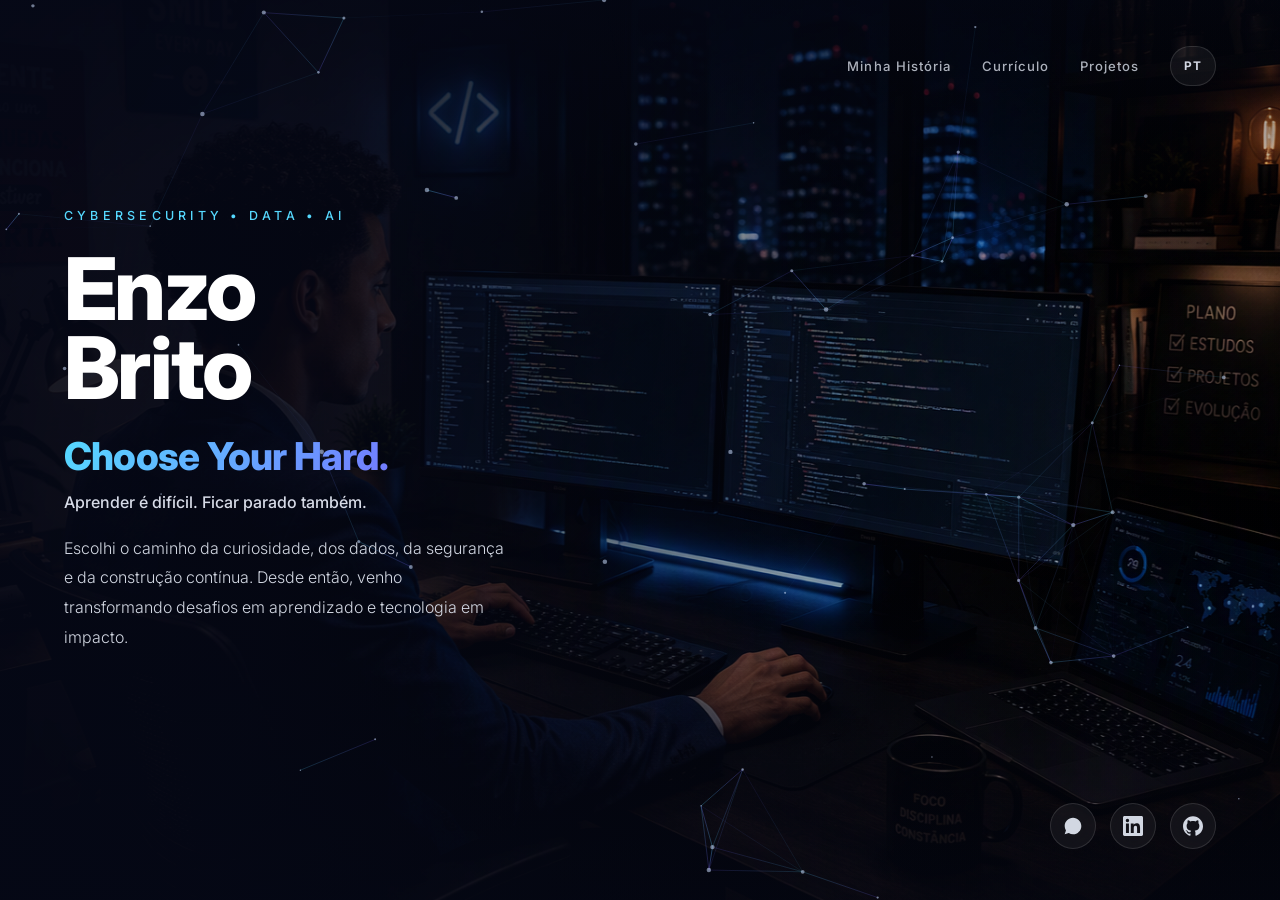
==== Index.html @ 0b76ec8d "First Commit" ====
<html lang="pt-BR">
<head>
  <meta charset="UTF-8">
  <meta name="viewport" content="width=device-width, initial-scale=1.0">
  <meta name="description" content="Portfólio - Building My Path. Jornada em Cybersecurity, Data Analytics, IA e Engenharia de Dados.">
  <meta name="theme-color" content="#050816">
  <title>Portfólio – Building My Path</title>
  <link rel="preconnect" href="https://fonts.googleapis.com">
  <link rel="preconnect" href="https://fonts.gstatic.com" crossorigin>
  <link href="https://fonts.googleapis.com/css2?family=Inter:wght@300;400;500;600;700;800&display=swap" rel="stylesheet">
  <link rel="stylesheet" href="css/styles.css">
  <script>try { if (localStorage.getItem('theme') === 'light') document.documentElement.dataset.theme = 'light'; } catch (e) {}</script>
  <noscript>
    <style>.reveal { opacity: 1; transform: none; }</style>
  </noscript>
</head>
<body>
  <section class="hero" id="inicio">
    <!-- Imagem em tela cheia + overlays suaves -->
    <div class="hero_media" data-parallax="1" aria-hidden="true"></div>
    <div class="hero_overlay" aria-hidden="true"></div>
    <!-- Navbar transparente (topo direito) -->
    <nav class="navbar reveal" aria-label="Navegação">
      <a href="MinhaHistoria.html" class="navbar_link" data-i18n="navHistory">Minha História</a>
      <a href="Curriculo.html" class="navbar_link" data-i18n="navResume">Currículo</a>
      <a href="Projetos.html" class="navbar_link" data-i18n="navProjects">Projetos</a>
      <button type="button" class="lang-toggle" aria-label="Idioma / Language">PT</button>
    </nav>
    <!-- Conteúdo principal (lado esquerdo) -->
    <div class="content" data-parallax="0.25">
      <span class="badge reveal">Cybersecurity • Data • AI</span>
      <h1 class="title reveal">
        Enzo<br>
        Brito
      </h1>
      <p class="description reveal" data-i18n-html="heroDesc">
        <strong class="hero-lead">Choose Your Hard.</strong>
        <span class="hero-sub">Aprender é difícil. Ficar parado também.</span>
        Escolhi o caminho da curiosidade, dos dados, da segurança e da construção contínua. Desde então, venho transformando desafios em aprendizado e tecnologia em impacto.
      </p>
    </div>
    <!-- Redes sociais (inferior direito) -->
    <div class="social reveal">
      <a href="https://wa.me/11964835563" class="social_icon" target="_blank" rel="noopener noreferrer" aria-label="WhatsApp">
        <svg viewBox="0 0 24 24" aria-hidden="true" focusable="false">
          <path d="M12.03 2C6.48 2 2 6.48 2 12.03c0 1.96.56 3.77 1.53 5.3L2 22l4.93-1.52A10.01 10.01 0 0 0 12.03 22h.01C17.58 22 22 17.52 22 12.03 22 6.48 17.52 2 12.03 2zm3.2 14.44c-.16.45-.92.87-1.27.93-.33.05-.72.07-1.63-.15-1.29-.33-2.15-.96-3.09-1.64-.42-.33-.9-.71-1.14-1.14-.23-.39-.5-1.1-.52-1.49-.03-.4.16-.59.44-.86.26-.25.57-.63.8-.95.2-.3.14-.54-.03-.78-.16-.23-.8-1.89-1.1-2.6-.29-.69-.58-.6-.8-.61-.2-.01-.43-.01-.66-.01-.23 0-.6.08-.92.38-.31.29-1.11 1.08-1.11 2.64 0 1.56 1.14 3.06 1.3 3.27.18.25 2.24 3.43 5.41 4.8.75.32 1.33.51 1.79.65.75.23 1.43.2 1.97.12.6-.09 1.88-.77 2.14-1.51.26-.73.26-1.36.18-1.51-.09-.16-.33-.26-.7-.43z"/>
        </svg>
      </a>
      <a href="https://www.linkedin.com/in/enzo-oliveira-127a72228/" class="social_icon" target="_blank" rel="noopener noreferrer" aria-label="LinkedIn">
        <svg viewBox="0 0 24 24" aria-hidden="true" focusable="false">
          <path d="M20.447 20.452h-3.554v-5.569c0-1.328-.027-3.037-1.852-3.037-1.853 0-2.136 1.445-2.136 2.939v5.667H9.351V9h3.414v1.561h.046c.477-.9 1.637-1.85 3.37-1.85 3.601 0 4.267 2.37 4.267 5.455v6.286zM5.337 7.433a2.062 2.062 0 01-2.063-2.065 2.064 2.064 0 112.063 2.065zm1.782 13.019H3.555V9h3.564v11.452zM22.225 0H1.771C.792 0 0 .774 0 1.729v20.542C0 23.227.792 24 1.771 24h20.451C23.2 24 24 23.227 24 22.271V1.729C24 .774 23.2 0 22.222 0z"/>
        </svg>
      </a>
      <a href="https://github.com/oliveiraenzo" class="social_icon" target="_blank" rel="noopener noreferrer" aria-label="GitHub">
        <svg viewBox="0 0 24 24" aria-hidden="true" focusable="false">
          <path d="M12 .297c-6.63 0-12 5.373-12 12 0 5.303 3.438 9.8 8.205 11.385.6.113.82-.258.82-.577 0-.285-.01-1.04-.015-2.04-3.338.724-4.042-1.61-4.042-1.61C4.422 18.07 3.633 17.7 3.633 17.7c-1.087-.744.084-.729.084-.729 1.205.084 1.838 1.236 1.838 1.236 1.07 1.835 2.809 1.305 3.495.998.108-.776.417-1.305.76-1.605-2.665-.3-5.466-1.332-5.466-5.93 0-1.31.465-2.38 1.235-3.22-.135-.303-.54-1.523.105-3.176 0 0 1.005-.322 3.3 1.23.96-.267 1.98-.399 3-.405 1.02.006 2.04.138 3 .405 2.28-1.552 3.285-1.23 3.285-1.23.645 1.653.24 2.873.12 3.176.765.84 1.23 1.91 1.23 3.22 0 4.61-2.805 5.625-5.475 5.92.42.36.81 1.096.81 2.22 0 1.606-.015 2.896-.015 3.286 0 .315.21.69.825.57C20.565 22.092 24 17.592 24 12.297c0-6.627-5.373-12-12-12z"/>
        </svg>
      </a>
    </div>
  </section>
  <script src="js/script.js"></script>
  <script src="js/site.js"></script>
  <script src="js/effects.js"></script>
</body>
</html>
---- css/styles.css ----
:root {
  --bg: #050816;
  --accent: #56d9ff;
  --accent-2: #7c5dff;
  --text: #ffffff;
  --muted: #d2d7e2;
  --line: rgba(255, 255, 255, 0.12);
  --ease: cubic-bezier(0.22, 1, 0.36, 1);
  --pad: clamp(26px, 5vw, 90px);
}

* {
  margin: 0;
  padding: 0;
  box-sizing: border-box;
}

html {
  scroll-behavior: smooth;
  background: var(--bg);
}

body {
  font-family: 'Inter', -apple-system, BlinkMacSystemFont, 'Segoe UI', sans-serif;
  /* Fundo sólido movido para <html> para que o canvas de partículas
     (.fx-net, z-index:-1) fique visível atrás do conteúdo. */
  background: transparent;
  color: var(--text);
  -webkit-font-smoothing: antialiased;
  text-rendering: optimizeLegibility;
  overflow-x: hidden;
}

a { text-decoration: none; color: inherit; }

/* ==================== THEME TOKENS (extra + light mode) ==================== */
:root {
  --surface: rgba(255, 255, 255, 0.05);
  --card-bg: rgba(255, 255, 255, 0.05);
  --card-border: rgba(255, 255, 255, 0.12);
  --heading: #ffffff;
  --dots: rgba(86, 217, 255, 0.10);
}

html[data-theme="light"] {
  --bg: #eef1f8;
  --text: #0b1020;
  --muted: #48506b;
  --line: rgba(9, 14, 34, 0.14);
  --surface: rgba(9, 14, 34, 0.03);
  --card-bg: rgba(255, 255, 255, 0.75);
  --card-border: rgba(9, 14, 34, 0.10);
  --heading: #0b1020;
  --dots: rgba(124, 93, 255, 0.10);
}

/* ==================== SITE CONTROLS (theme + language) ==================== */
.site-controls { display: inline-flex; align-items: center; gap: 12px; }
.lang-toggle { display: inline-flex; align-items: center; justify-content: center;
  min-width: 40px; height: 40px; padding: 0 13px; border-radius: 100px; font-family: 'Inter', sans-serif;
  font-size: 0.74rem; font-weight: 700; letter-spacing: 0.08em; color: var(--muted); background: var(--surface);
  border: 1px solid var(--line); cursor: pointer; transition: color 0.3s var(--ease), border-color 0.3s var(--ease),
  background 0.3s var(--ease); }
.lang-toggle:hover { color: var(--heading); border-color: rgba(86, 217, 255, 0.5); transform: translateY(-2px); }
.theme-toggle { display: inline-flex; align-items: center; justify-content: center; width: 40px; height: 40px;
  border-radius: 50%; color: var(--muted); background: var(--surface); border: 1px solid var(--line);
  cursor: pointer; transition: color 0.3s var(--ease), border-color 0.3s var(--ease), transform 0.3s var(--ease); }
.theme-toggle:hover { color: var(--heading); border-color: rgba(86, 217, 255, 0.5); transform: translateY(-2px); }
.theme-toggle svg { width: 18px; height: 18px; fill: none; stroke: currentColor; stroke-width: 2; stroke-linecap: round; stroke-linejoin: round; }
.theme-toggle .icon-moon { display: block; }
.theme-toggle .icon-sun { display: none; }
html[data-theme="light"] .theme-toggle .icon-sun { display: block; }
html[data-theme="light"] .theme-toggle .icon-moon { display: none; }

/* Hero fica sobre uma imagem escura -> manter conteúdo claro em qualquer tema */
html[data-theme="light"] .hero .title { color: #f4f7ff; }
html[data-theme="light"] .hero .description { color: rgba(233, 238, 250, 0.86); }
html[data-theme="light"] .hero .navbar_link { color: #fff; }
html[data-theme="light"] .hero .navbar_link:hover { color: rgba(233, 238, 250, 0.85); background: rgba(255, 255, 255, 0.10); border-color: rgba(255, 255, 255, 0.22); }
html[data-theme="light"] .hero .lang-toggle { color: #fff; background: rgba(255, 255, 255, 0.10); border-color: rgba(255, 255, 255, 0.22); }
html[data-theme="light"] .hero .lang-toggle:hover { color: rgba(233, 238, 250, 0.85); background: rgba(255, 255, 255, 0.10); border-color: rgba(255, 255, 255, 0.22); }
html[data-theme="light"] .hero .theme-toggle { color: #fff; background: rgba(255, 255, 255, 0.10); border-color: rgba(255, 255, 255, 0.22); }
html[data-theme="light"] .hero .theme-toggle:hover { color: rgba(233, 238, 250, 0.85); }
html[data-theme="light"] .hero .social_icon { color: rgba(233, 238, 250, 0.85); }

/* ==================== HERO ==================== */
.hero {
  position: relative;
  min-height: 100vh;
  min-height: 100dvh;
  overflow: hidden;
  isolation: isolate;
}

/* Imagem em tela cheia (protagonista) */
.hero_media {
  position: absolute;
  inset: 0;
  z-index: 0;
  background: url("../assets/Designer.png") no-repeat center right / cover;
  transform: scale(1.06) translate(var(--px, 0px), var(--py, 0px));
  opacity: 0;
  transition: opacity 1.6s var(--ease);
  will-change: transform, opacity;
}

body.is-loaded .hero_media { opacity: 1; }

/* Overlays suaves: escurece à esquerda para legibilidade, revela a foto à direita */
.hero_overlay {
  position: absolute;
  inset: 0;
  z-index: 1;
  pointer-events: none;
  background:
    linear-gradient(
      100deg,
      rgba(5, 8, 22, 0.95) 0%,
      rgba(5, 8, 22, 0.82) 26%,
      rgba(5, 8, 22, 0.45) 52%,
      rgba(5, 8, 22, 0.08) 78%,
      rgba(5, 8, 22, 0.02) 100%
    ),
    linear-gradient(
      180deg,
      rgba(5, 8, 22, 0.55) 0%,
      rgba(5, 8, 22, 0.05) 22%,
      rgba(5, 8, 22, 0.05) 66%,
      rgba(5, 8, 22, 0.62) 100%
    );
}

/* ==================== NAVBAR ==================== */
.navbar {
  position: absolute;
  top: clamp(26px, 4vw, 46px);
  right: var(--pad);
  z-index: 4;
  display: flex;
  align-items: center;
  gap: clamp(18px, 2.4vw, 36px);
}

.navbar_link {
  position: relative;
  font-size: 0.82rem;
  font-weight: 500;
  letter-spacing: 0.08em;
  color: var(--muted);
  opacity: 0.82;
  transition: color 0.35s var(--ease), opacity 0.35s var(--ease);
}

.navbar_link::after {
  content: "";
  position: absolute;
  left: 0;
  bottom: -7px;
  width: 100%;
  height: 1.5px;
  background: var(--accent);
  transform: scaleX(0);
  transform-origin: right center;
  transition: transform 0.45s var(--ease);
}

.navbar_link:hover { color: #fff; opacity: 1; }
.navbar_link:hover::after { transform: scaleX(1); transform-origin: left center; }

/* ==================== CONTEÚDO (esquerda) ==================== */
.content {
  position: absolute;
  left: var(--pad);
  top: 50%;
  z-index: 3;
  max-width: 600px;
  transform: translateY(-50%) translate(var(--px, 0px), var(--py, 0px));
}

.badge {
  display: inline-block;
  margin-bottom: 26px;
  font-size: 0.78rem;
  font-weight: 500;
  letter-spacing: 0.34em;
  text-transform: uppercase;
  color: var(--accent);
}

.title {
  font-size: clamp(2.8rem, 7vw, 5.4rem);
  line-height: 0.92;
  letter-spacing: -0.03em;
  font-weight: 800;
  margin-bottom: 28px;
}

.description {
  max-width: 44ch;
  margin-bottom: 40px;
  font-size: clamp(1rem, 1.25vw, 1.12rem);
  line-height: 1.85;
  font-weight: 300;
  color: var(--muted);
}

/* Tagline do herói - destaque "Choose Your Hard" */
.hero-lead {
  display: block;
  margin-bottom: 12px;
  font-size: clamp(1.7rem, 3.2vw, 2.4rem);
  font-weight: 800;
  line-height: 1.05;
  letter-spacing: -0.02em;
  background: linear-gradient(120deg, var(--accent), var(--accent-2));
  -webkit-background-clip: text;
  background-clip: text;
  -webkit-text-fill-color: transparent;
  color: transparent;
}

.hero-sub {
  display: block;
  margin-bottom: 16px;
  font-weight: 500;
  color: rgba(233, 238, 250, 0.92);
}

/* Botão principal - leve glow no hover */
.button {
  position: relative;
  display: inline-flex;
  align-items: center;
  gap: 12px;
  overflow: hidden;
  padding: 15px 30px;
  border-radius: 100px;
  font-size: 0.95rem;
  font-weight: 600;
  color: #061018;
  background: linear-gradient(135deg, var(--accent), var(--accent-2));
  box-shadow: 0 10px 30px rgba(86, 217, 255, 0.18);
  transition: transform 0.45s var(--ease), box-shadow 0.45s var(--ease);
}

.button::before {
  content: "";
  position: absolute;
  inset: 0;
  background: linear-gradient(120deg, transparent 20%, rgba(255, 255, 255, 0.4) 50%, transparent 80%);
  transform: translateX(-120%);
  transition: transform 0.75s var(--ease);
}

.content .button:hover {
  transform: translateY(-4px);
  box-shadow: 0 18px 46px rgba(86, 217, 255, 0.4), 0 0 26px rgba(124, 93, 255, 0.35);
}

.button:hover::before { transform: translateX(120%); }
.button_arrow { transition: transform 0.45s var(--ease); }
.button:hover .button_arrow { transform: translateX(6px); }

/* ==================== CAPÍTULO (inferior esquerdo) ==================== */
.chapter {
  position: absolute;
  left: var(--pad);
  bottom: clamp(28px, 4vw, 56px);
  z-index: 3;
  display: flex;
  align-items: stretch;
  gap: 16px;
}

.chapter_line {
  position: relative;
  width: 2px;
  min-height: 54px;
  border-radius: 2px;
  background: rgba(86, 217, 255, 0.22);
  overflow: hidden;
}

.chapter_line::after {
  content: "";
  position: absolute;
  left: 0;
  top: 0;
  width: 100%;
  height: 45%;
  background: linear-gradient(180deg, rgba(86, 217, 255, 0), var(--accent));
  box-shadow: 0 0 12px rgba(86, 217, 255, 0.85);
  animation: chapterFlow 2.8s var(--ease) infinite;
}

@keyframes chapterFlow {
  0% { transform: translateY(-120%); opacity: 0; }
  25% { opacity: 1; }
  75% { opacity: 1; }
  100% { transform: translateY(260%); opacity: 0; }
}

.chapter_text {
  display: flex;
  flex-direction: column;
  justify-content: center;
  gap: 5px;
}

.chapter_num {
  font-size: 0.72rem;
  letter-spacing: 0.32em;
  text-transform: uppercase;
  color: var(--accent);
}

.chapter_title {
  font-size: 0.9rem;
  font-weight: 600;
  letter-spacing: 0.06em;
  text-transform: uppercase;
  color: var(--muted);
}

/* ==================== REDES SOCIAIS (inferior direito) ==================== */
.social {
  position: absolute;
  right: var(--pad);
  bottom: clamp(28px, 4vw, 56px);
  z-index: 3;
  display: flex;
  gap: 14px;
}

.social_icon {
  display: inline-flex;
  align-items: center;
  justify-content: center;
  width: 46px;
  height: 46px;
  border-radius: 50%;
  color: var(--muted);
  border: 1px solid var(--line);
  background: rgba(255, 255, 255, 0.05);
  backdrop-filter: blur(12px);
  -webkit-backdrop-filter: blur(12px);
  transition: transform 0.4s var(--ease), color 0.35s var(--ease),
    border-color 0.35s var(--ease), background 0.35s var(--ease),
    box-shadow 0.35s var(--ease);
}

.social_icon svg {
  width: 20px;
  height: 20px;
  fill: currentColor;
  display: block;
}

.social_icon:hover {
  color: #fff;
  transform: translateY(-3px);
  border-color: rgba(86, 217, 255, 0.55);
  background: rgba(86, 217, 255, 0.10);
  box-shadow: 0 10px 26px rgba(86, 217, 255, 0.22);
}

.social_icon:focus-visible {
  outline: 2px solid var(--accent);
  outline-offset: 3px;
}

.social_link {
  padding: 11px 22px;
  border-radius: 100px;
  font-size: 0.82rem;
  font-weight: 500;
  letter-spacing: 0.02em;
  color: var(--muted);
  border: 1px solid var(--line);
  background: rgba(255, 255, 255, 0.05);
  backdrop-filter: blur(12px);
  -webkit-backdrop-filter: blur(12px);
  transition: transform 0.4s var(--ease), color 0.35s var(--ease),
    border-color 0.35s var(--ease), background 0.35s var(--ease);
}

.social_link:hover {
  color: #fff;
  transform: translateY(-3px);
  border-color: rgba(86, 217, 255, 0.55);
  background: rgba(86, 217, 255, 0.10);
}

/* ==================== REVEAL (fade-in ao carregar) ==================== */
.reveal {
  opacity: 0;
  transform: translateY(24px);
  transition: opacity 0.9s var(--ease), transform 0.9s var(--ease);
}

.reveal.is-visible {
  opacity: 1;
  transform: none;
}

/* ==================== RESPONSIVO (texto -> imagem -> redes) ==================== */
@media (max-width: 860px) {
  .hero {
    display: flex;
    flex-direction: column;
    gap: 26px;
    padding: clamp(22px, 6vw, 40px);
  }
  .hero_overlay { display: none; }
  .navbar {
    position: static;
    order: 1;
    align-self: flex-end;
    gap: 20px;
  }
  .content {
    position: static;
    order: 2;
    transform: none;
    max-width: 100%;
  }
  .chapter {
    position: static;
    order: 3;
  }
  .hero_media {
    position: relative;
    inset: auto;
    order: 4;
    height: 40vh;
    min-height: 260px;
    border-radius: 22px;
    background-position: center;
    transform: none;
    box-shadow: 0 24px 60px rgba(0, 0, 0, 0.5);
  }
  .hero_media::after {
    content: "";
    position: absolute;
    inset: 0;
    border-radius: inherit;
    background: linear-gradient(180deg, rgba(5, 8, 22, 0.1), rgba(5, 8, 22, 0.4));
  }
  .social {
    position: static;
    order: 5;
    align-self: flex-start;
  }
}

@media (max-width: 460px) {
  .title { font-size: clamp(2.4rem, 12vw, 3.2rem); }
  .navbar { gap: 14px; }
  .navbar_link { font-size: 0.74rem; }
  .button { width: 100%; justify-content: center; }
  .social { width: 100%; }
  .social_link { flex: 1; text-align: center; }
}

/* ==================== MOTION REDUZIDO ==================== */
@media (prefers-reduced-motion: reduce) {
  .reveal { opacity: 1 !important; transform: none !important; transition: none !important; }
  .hero_media { opacity: 1 !important; transform: none !important; }
  .chapter_line::after { animation: none; }
  html { scroll-behavior: auto; }
}

/* ==================== FX: REDE DE PARTÍCULAS (canvas) ==================== */
.fx-net {
  position: fixed;
  inset: 0;
  width: 100%;
  height: 100%;
  z-index: -1; /* atrás do conteúdo, acima do fundo de html */
  pointer-events: none;
  display: block;
}

/* No index o canvas vive dentro do .hero (contexto próprio de empilhamento):
   overlay (z1) < partículas (z2) < conteúdo (z3). */
.fx-net--hero {
  position: absolute;
  z-index: 2;
}

/* ==================== FX: CURSOR PERSONALIZADO ==================== */
html.fx-cursor-on,
html.fx-cursor-on * { cursor: none !important; }
.fx-cursor-dot,
.fx-cursor-ring {
  position: fixed;
  top: 0;
  left: 0;
  z-index: 99999;
  pointer-events: none;
  border-radius: 50%;
  opacity: 0;
  will-change: transform;
}
.fx-cursor-dot {
  width: 8px;
  height: 8px;
  margin: -4px 0 0 -4px;
  background: var(--accent);
  box-shadow: 0 0 10px rgba(86, 217, 255, 0.9);
  transition: opacity 0.25s var(--ease);
}
.fx-cursor-ring {
  width: 38px;
  height: 38px;
  margin: -19px 0 0 -19px;
  border: 1.5px solid rgba(86, 217, 255, 0.55);
  box-shadow: 0 0 18px rgba(86, 217, 255, 0.18);
  transition: width 0.28s var(--ease), height 0.28s var(--ease),
    margin 0.28s var(--ease), border-color 0.28s var(--ease),
    background 0.28s var(--ease), opacity 0.25s var(--ease);
}

/* aparecem só depois do primeiro movimento */
html.fx-cursor-active .fx-cursor-dot,
html.fx-cursor-active .fx-cursor-ring { opacity: 1; }

/* sobre elementos clicáveis: anel cresce e ganha cor de destaque */
html.fx-cursor-hover .fx-cursor-ring {
  width: 60px;
  height: 60px;
  margin: -30px 0 0 -30px;
  border-color: rgba(124, 93, 255, 0.9);
  background: rgba(124, 93, 255, 0.10);
}
html.fx-cursor-hover .fx-cursor-dot { opacity: 0; }

/* ao clicar: anel contrai */
html.fx-cursor-down .fx-cursor-ring {
  width: 26px;
  height: 26px;
  margin: -13px 0 0 -13px;
  border-color: rgba(86, 217, 255, 0.95);
}

/* rastro que "aparece ao mover" */
.fx-cursor-trail {
  position: fixed;
  top: 0;
  left: 0;
  width: 22px;
  height: 22px;
  margin: -11px 0 0 -11px;
  border-radius: 50%;
  pointer-events: none;
  z-index: 99998;
  background: radial-gradient(circle, rgba(86, 217, 255, 0.55), rgba(124, 93, 255, 0) 70%);
  animation: fxTrail 0.65s var(--ease) forwards;
}

@keyframes fxTrail {
  from { opacity: 0.75; transform: scale(1); }
  to { opacity: 0; transform: scale(0.25); }
}
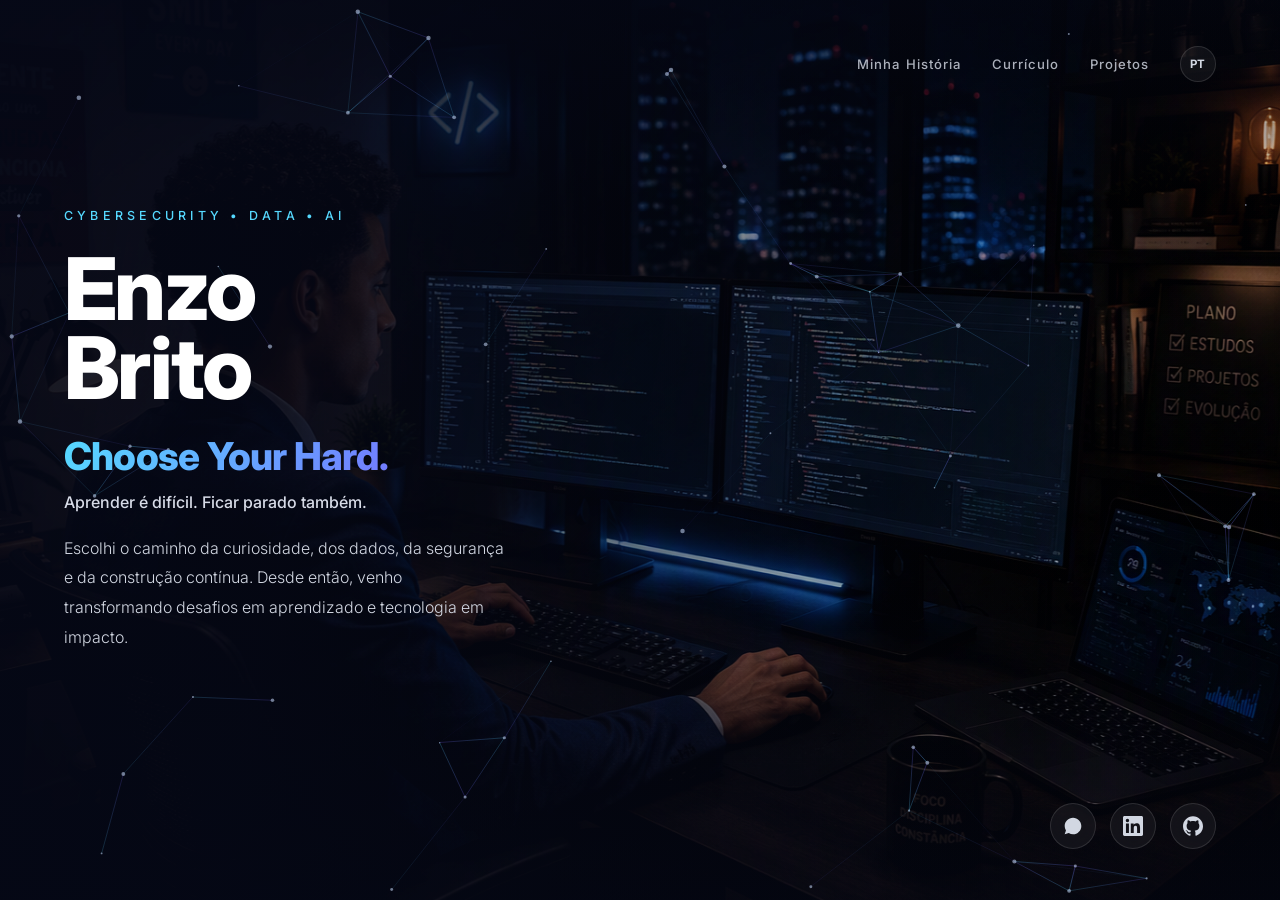
==== commit 72e864a6: "Responsividade e menu hamburguer" ====
--- a/Index.html
+++ b/Index.html
@@ -24,7 +24,10 @@
       <a href="MinhaHistoria.html" class="navbar_link" data-i18n="navHistory">Minha História</a>
       <a href="Curriculo.html" class="navbar_link" data-i18n="navResume">Currículo</a>
       <a href="Projetos.html" class="navbar_link" data-i18n="navProjects">Projetos</a>
-      <button type="button" class="lang-toggle" aria-label="Idioma / Language">PT</button>
+      <button type="button" class="nav-toggle" aria-label="Abrir menu" aria-expanded="false">☰</button>
+      <div class="site-controls">
+        <button type="button" class="lang-toggle" aria-label="Idioma / Language">PT</button>
+      </div>
     </nav>
     <!-- Conteúdo principal (lado esquerdo) -->
     <div class="content" data-parallax="0.25">
--- a/css/styles.css
+++ b/css/styles.css
@@ -55,18 +55,18 @@
 }
 
 /* ==================== SITE CONTROLS (theme + language) ==================== */
-.site-controls { display: inline-flex; align-items: center; gap: 12px; }
+.site-controls { display: inline-flex; align-items: center; gap: 8px; }
 .lang-toggle { display: inline-flex; align-items: center; justify-content: center;
-  min-width: 40px; height: 40px; padding: 0 13px; border-radius: 100px; font-family: 'Inter', sans-serif;
-  font-size: 0.74rem; font-weight: 700; letter-spacing: 0.08em; color: var(--muted); background: var(--surface);
-  border: 1px solid var(--line); cursor: pointer; transition: color 0.3s var(--ease), border-color 0.3s var(--ease),
-  background 0.3s var(--ease); }
-.lang-toggle:hover { color: var(--heading); border-color: rgba(86, 217, 255, 0.5); transform: translateY(-2px); }
-.theme-toggle { display: inline-flex; align-items: center; justify-content: center; width: 40px; height: 40px;
+  min-width: 36px; height: 36px; padding: 0 10px; border-radius: 100px; font-family: 'Inter', sans-serif;
+  font-size: 0.72rem; font-weight: 700; letter-spacing: 0.08em; color: var(--muted); background: var(--surface);
+  border: 1px solid var(--line); cursor: pointer; transition: color 0.2s var(--ease), border-color 0.2s var(--ease),
+  background 0.2s var(--ease); }
+.lang-toggle:hover { color: var(--heading); border-color: rgba(86, 217, 255, 0.45); transform: translateY(-1px); }
+.theme-toggle { display: inline-flex; align-items: center; justify-content: center; width: 36px; height: 36px;
   border-radius: 50%; color: var(--muted); background: var(--surface); border: 1px solid var(--line);
-  cursor: pointer; transition: color 0.3s var(--ease), border-color 0.3s var(--ease), transform 0.3s var(--ease); }
-.theme-toggle:hover { color: var(--heading); border-color: rgba(86, 217, 255, 0.5); transform: translateY(-2px); }
-.theme-toggle svg { width: 18px; height: 18px; fill: none; stroke: currentColor; stroke-width: 2; stroke-linecap: round; stroke-linejoin: round; }
+  cursor: pointer; transition: color 0.2s var(--ease), border-color 0.2s var(--ease), transform 0.2s var(--ease); }
+.theme-toggle:hover { color: var(--heading); border-color: rgba(86, 217, 255, 0.45); transform: translateY(-1px); }
+.theme-toggle svg { width: 16px; height: 16px; fill: none; stroke: currentColor; stroke-width: 2; stroke-linecap: round; stroke-linejoin: round; }
 .theme-toggle .icon-moon { display: block; }
 .theme-toggle .icon-sun { display: none; }
 html[data-theme="light"] .theme-toggle .icon-sun { display: block; }
@@ -97,7 +97,10 @@
   position: absolute;
   inset: 0;
   z-index: 0;
+  width: 100%;
+  height: 100%;
   background: url("../assets/Designer.png") no-repeat center right / cover;
+  background-size: cover;
   transform: scale(1.06) translate(var(--px, 0px), var(--py, 0px));
   opacity: 0;
   transition: opacity 1.6s var(--ease);
@@ -138,10 +141,43 @@
   z-index: 4;
   display: flex;
   align-items: center;
+  justify-content: flex-end;
   gap: clamp(18px, 2.4vw, 36px);
 }
 
+.site-controls {
+  display: flex;
+  align-items: center;
+  gap: 12px;
+}
+
+.nav-toggle {
+  display: none;
+  align-items: center;
+  justify-content: center;
+  width: 44px;
+  height: 44px;
+  border-radius: 50%;
+  border: 1px solid var(--line);
+  background: var(--surface);
+  color: var(--muted);
+  cursor: pointer;
+  transition: transform 0.3s var(--ease), background 0.3s var(--ease), border-color 0.3s var(--ease), color 0.3s var(--ease);
+  font-size: 1.25rem;
+  line-height: 1;
+  z-index: 10005;
+}
+
+.nav-toggle:hover {
+  transform: translateY(-1px);
+  background: rgba(86, 217, 255, 0.08);
+  border-color: rgba(86, 217, 255, 0.35);
+  color: #fff;
+}
+
 .navbar_link {
+  display: inline-flex;
+  align-items: center;
   position: relative;
   font-size: 0.82rem;
   font-weight: 500;
@@ -149,6 +185,84 @@
   color: var(--muted);
   opacity: 0.82;
   transition: color 0.35s var(--ease), opacity 0.35s var(--ease);
+}
+
+nav.navbar.is-open .nav-toggle,
+nav.mh-nav.is-open .nav-toggle {
+  position: fixed !important; 
+  top: 18px !important; 
+  right: 16px !important;
+  z-index: 10011 !important;
+  background: rgba(255, 255, 255, 0.04) !important;
+  border-color: rgba(255, 255, 255, 0.12) !important;
+  color: #fff !important;
+}
+
+nav.navbar.is-open::after,
+nav.mh-nav.is-open::after {
+  content: "";
+  position: absolute;
+  inset: 0;
+  pointer-events: none;
+  background: radial-gradient(circle at top right, rgba(86, 217, 255, 0.06), transparent 32%);
+  border-radius: 12px;
+  mix-blend-mode: overlay;
+}
+
+nav.navbar.is-open .nav-toggle,
+nav.mh-nav.is-open .nav-toggle {
+  position: absolute !important;
+  top: 12px !important;
+  right: 12px !important;
+  z-index: 10005 !important;
+  background: rgba(255, 255, 255, 0.04) !important;
+  border-color: rgba(255, 255, 255, 0.12) !important;
+  color: #fff !important;
+}
+
+nav.navbar.is-open .navbar_link,
+nav.mh-nav.is-open .mh-nav_link {
+  display: block !important;
+  width: 100% !important;
+  padding: 14px 16px !important;
+  border-radius: 12px !important;
+  background: rgba(255, 255, 255, 0.03) !important;
+  color: #fff !important;
+  text-align: left !important;
+  font-size: 0.98rem !important;
+  line-height: 1.4 !important;
+  font-weight: 600 !important;
+  letter-spacing: 0.06em !important;
+  transition: background 0.18s var(--ease), transform 0.18s var(--ease) !important;
+}
+
+nav.navbar.is-open .navbar_link + .navbar_link { margin-top: 8px !important; }
+
+nav.navbar.is-open .site-controls,
+nav.mh-nav.is-open .site-controls {
+  display: flex !important;
+  flex-direction: row !important;
+  align-items: center !important;
+  gap: 8px !important;
+  position: absolute !important;
+  top: 12px !important;
+  right: 56px !important; /* move a bit left so it doesn't overlap the links */
+  margin-top: 0 !important;
+  padding-top: 0 !important;
+  border-top: none !important;
+  background: none !important;
+}
+
+nav.navbar.is-open .lang-toggle,
+nav.navbar.is-open .theme-toggle,
+nav.mh-nav.is-open .lang-toggle,
+nav.mh-nav.is-open .theme-toggle {
+    display: inline-flex !important;
+    justify-content: center !important;
+    width: 100% !important;
+    padding: 14px 18px !important;
+    background: rgba(255, 255, 255, 0.06) !important;
+    border-radius: 14px !important;
 }
 
 .navbar_link::after {
@@ -258,6 +372,205 @@
 }
 
 .button:hover::before { transform: translateX(120%); }
+
+/* ==================== MOBILE / SMALL SCREENS FIXES ==================== */
+@media (max-width: 720px) {
+  :root { --pad: 16px; }
+
+  /* Make hero content adapt and not overflow */
+  .content {
+    position: relative !important;
+    left: auto !important;
+    top: auto !important;
+    transform: none !important;
+    max-width: calc(100% - (var(--pad) * 2));
+    padding: 0 var(--pad) !important;
+    padding-top: 130px !important;
+  }
+
+  nav.navbar, nav.mh-nav { position: absolute !important; top: 18px !important; right: var(--pad) !important; gap: 12px; flex-wrap: wrap; }
+  .navbar_link, .mh-nav_link { font-size: 0.78rem; }
+
+  .hero_media {
+    position: absolute !important;
+    inset: 0 !important;
+    height: 100% !important;
+    min-height: 100% !important;
+    border-radius: 0 !important;
+    background-position: center center !important;
+    background-size: cover !important;
+    transform: none !important;
+    box-shadow: none !important;
+  }
+
+  /* Social and chapter positions */
+  .social { position: static !important; right: auto !important; bottom: auto !important; margin-top: 16px !important; }
+  .chapter { position: static !important; left: auto !important; bottom: auto !important; margin-top: 16px !important; }
+
+  /* Ensure images scale down */
+  img { max-width: 100%; height: auto; }
+  .intro_photo { width: 120px; height: 120px; }
+  .pj-shot_img { width: 100%; height: auto; display: block; }
+
+  /* Timeline and project grid stack vertically */
+  .tl-item { grid-template-columns: 44px 1fr; }
+  .pj-chapter_grid { grid-template-columns: 1fr; gap: 18px; }
+  .pj-chapter_visual { order: 0; }
+  .pj-chapter_text { order: 1; }
+
+  /* Flow map and frontiers: use fewer columns */
+  .pj-steps { flex-direction: column; gap: 12px; }
+  .pj-frontiers { grid-template-columns: repeat(2, 1fr); gap: 12px; }
+  .pj-frontier svg { width: 28px; height: 28px; margin-bottom: 10px; }
+
+  /* Reduce padding on wrappers */
+  .wrap { padding-left: 12px; padding-right: 12px; }
+
+  /* Reduce sizes for large text */
+  .title { font-size: clamp(2.2rem, 6.5vw, 3rem); }
+  .intro_title, .pj-hero_title { font-size: clamp(1.6rem, 5.5vw, 2rem); }
+
+  /* Mobile hamburger menu */
+  .nav-toggle {
+    display: inline-flex !important;
+    width: 36px !important;
+    height: 36px !important;
+    font-size: 1rem !important;
+    line-height: 1 !important;
+    margin-left: 0 !important;
+    position: fixed !important;
+    top: 18px !important;
+    right: 16px !important;
+    z-index: 10005 !important;
+    border-radius: 50% !important;
+    padding: 0 !important;
+  }
+  .site-controls {
+    order: 0 !important;
+    position: absolute !important; /* position inside the panel to avoid overlaying links */
+    top: 12px !important;
+    right: 64px !important;
+    z-index: 10006 !important;
+    background: transparent !important;
+    display: inline-flex !important;
+    gap: 8px !important;
+    align-items: center !important;
+  }
+  .navbar_link, .mh-nav_link { display: none !important; }
+  .site-controls { display: inline-flex !important; }
+  nav.navbar.is-open,
+  nav.mh-nav.is-open {
+    position: fixed !important;
+    top: 62px !important;
+    left: 16px !important;
+    right: 16px !important;
+    width: calc(100% - 32px) !important;
+    max-width: none !important;
+    height: auto !important;
+    background: #050816 !important;
+    border-radius: 12px !important;
+    padding: 72px 16px 16px !important;
+    box-shadow: 0 20px 60px rgba(0,0,0,0.45) !important;
+    z-index: 10004 !important;
+    display: flex !important;
+    flex-direction: column !important;
+    align-items: stretch !important;
+    justify-content: flex-start !important;
+    overflow: visible !important;
+    gap: 12px !important;
+    max-height: calc(100vh - 96px) !important;
+  }
+  nav.navbar.is-open::after,
+  nav.mh-nav.is-open::after {
+    content: "";
+    position: absolute;
+    inset: 0;
+    pointer-events: none;
+    background: radial-gradient(circle at top right, rgba(86, 217, 255, 0.06), transparent 32%);
+    border-radius: 12px;
+  }
+  nav.navbar.is-open .nav-toggle,
+  nav.mh-nav.is-open .nav-toggle {
+    position: absolute !important;
+    top: 12px !important;
+    right: 12px !important;
+    z-index: 10005 !important;
+    background: rgba(255, 255, 255, 0.04) !important;
+    border-color: rgba(255, 255, 255, 0.12) !important;
+    color: #fff !important;
+  }
+  nav.navbar.is-open .navbar_link,
+  nav.mh-nav.is-open .mh-nav_link {
+    display: block !important;
+    width: 100% !important;
+    padding: 14px 16px 14px 16px !important;
+    padding-right: 100px !important; /* leave horizontal space for site-controls */
+    border-radius: 12px !important;
+    background: rgba(255,255,255,0.03) !important;
+    color: #fff !important;
+    text-align: left !important;
+    font-size: 0.98rem !important;
+    line-height: 1.4 !important;
+    font-weight: 600 !important;
+    letter-spacing: 0.06em !important;
+    transition: background 0.18s var(--ease), transform 0.18s var(--ease) !important;
+  }
+  nav.navbar.is-open .site-controls,
+  nav.mh-nav.is-open .site-controls {
+    display: flex !important;
+    flex-direction: column !important;
+    gap: 12px !important;
+    margin-top: 24px !important;
+    padding-top: 8px !important;
+    border-top: 1px solid rgba(255,255,255,0.08) !important;
+  }
+}
+html.nav-open { overflow: hidden !important; }
+
+/* Symmetric hamburger and controls */
+.nav-toggle {
+  display: inline-flex !important;
+  align-items: center !important;
+  justify-content: center !important;
+  width: 40px !important;
+  height: 40px !important;
+  font-size: 1.05rem !important;
+  line-height: 1 !important;
+  padding: 0 !important;
+  border-radius: 50% !important;
+  border: 1px solid var(--line) !important;
+  background: var(--surface) !important;
+  box-shadow: none !important;
+}
+
+.site-controls {
+  display: inline-flex !important;
+  gap: 8px !important;
+  align-items: center !important;
+}
+
+/* Keep small spacing between PT and theme, align all at same baseline */
+.site-controls .lang-toggle,
+.site-controls .theme-toggle {
+  width: 36px !important;
+  height: 36px !important;
+  padding: 0 10px !important;
+}
+
+/* Slightly nudge positions for perfect centering on small screens */
+@media (max-width: 720px) {
+  .nav-toggle { top: 18px !important; right: 16px !important; }
+  .site-controls { top: 18px !important; right: 64px !important; position: fixed !important; }
+}
+
+@media (max-width: 420px) {
+  :root { --pad: 12px; }
+  .intro_photo { width: 96px; height: 96px; }
+  .pj-frontiers { grid-template-columns: 1fr; }
+  .navbar_link { font-size: 0.74rem; }
+  .badge { font-size: 0.72rem; }
+  .pj-shot_bar .pj-shot_title { font-size: 0.86rem; }
+}
 .button_arrow { transition: transform 0.45s var(--ease); }
 .button:hover .button_arrow { transform: translateX(6px); }
 
@@ -406,50 +719,85 @@
 /* ==================== RESPONSIVO (texto -> imagem -> redes) ==================== */
 @media (max-width: 860px) {
   .hero {
-    display: flex;
-    flex-direction: column;
-    gap: 26px;
-    padding: clamp(22px, 6vw, 40px);
-  }
-  .hero_overlay { display: none; }
+    position: relative !important;
+    display: block !important;
+    padding: clamp(22px, 6vw, 40px) !important;
+    min-height: 100vh !important;
+    overflow: hidden !important;
+  }
+  .hero_overlay { display: none !important; }
+
+/* Strong overrides to prevent controls from overlapping menu items */
+nav.navbar.is-open,
+nav.mh-nav.is-open {
+  padding-top: 96px !important; /* ensure enough space for PT/theme + close */
+}
+nav.navbar.is-open .site-controls,
+nav.mh-nav.is-open .site-controls {
+  position: absolute !important;
+  top: 18px !important;
+  right: 64px !important;
+  z-index: 10010 !important;
+  display: inline-flex !important;
+  gap: 8px !important;
+}
+nav.navbar.is-open .nav-toggle,
+nav.mh-nav.is-open .nav-toggle {
+  position: absolute !important;
+  top: 12px !important;
+  right: 12px !important;
+  z-index: 10011 !important;
+}
+nav.navbar.is-open .navbar_link,
+nav.mh-nav.is-open .mh-nav_link {
+  margin-top: 8px !important;
+}
+
   .navbar {
-    position: static;
-    order: 1;
-    align-self: flex-end;
-    gap: 20px;
+    position: absolute !important;
+    top: clamp(18px, 4vw, 28px) !important;
+    right: var(--pad) !important;
+    order: initial !important;
+    align-self: auto !important;
+    gap: 20px !important;
+    flex-wrap: wrap !important;
+    max-width: calc(100% - 32px) !important;
   }
   .content {
-    position: static;
-    order: 2;
-    transform: none;
-    max-width: 100%;
+    position: relative !important;
+    left: auto !important;
+    top: auto !important;
+    transform: none !important;
+    max-width: 100% !important;
+    padding-top: 100px !important;
   }
   .chapter {
-    position: static;
-    order: 3;
+    position: static !important;
+    order: initial !important;
   }
   .hero_media {
-    position: relative;
-    inset: auto;
-    order: 4;
-    height: 40vh;
-    min-height: 260px;
-    border-radius: 22px;
-    background-position: center;
-    transform: none;
-    box-shadow: 0 24px 60px rgba(0, 0, 0, 0.5);
+    position: absolute !important;
+    inset: 0 !important;
+    order: initial !important;
+    height: 100% !important;
+    min-height: 100% !important;
+    border-radius: 0 !important;
+    background-position: center center !important;
+    background-size: cover !important;
+    transform: none !important;
+    box-shadow: none !important;
   }
   .hero_media::after {
     content: "";
     position: absolute;
     inset: 0;
-    border-radius: inherit;
+    border-radius: 0;
     background: linear-gradient(180deg, rgba(5, 8, 22, 0.1), rgba(5, 8, 22, 0.4));
   }
   .social {
-    position: static;
-    order: 5;
-    align-self: flex-start;
+    position: static !important;
+    order: initial !important;
+    align-self: flex-start !important;
   }
 }
 
@@ -561,4 +909,362 @@
 @keyframes fxTrail {
   from { opacity: 0.75; transform: scale(1); }
   to { opacity: 0; transform: scale(0.25); }
+}
+
+/* ==================== STRONG MOBILE OVERRIDES (force fixes when layout breaks) ==================== */
+/* Small devices extra safety */
+@media (max-width: 420px) {
+  .hero_media { height: 100% !important; min-height: 100% !important; border-radius: 0 !important; }
+  .title { font-size: clamp(2rem, 10vw, 2.8rem) !important; }
+}
+
+/* ==========================================================
+   MENU MOBILE PREMIUM (GLASSMORPHISM)
+   Adicione no final do styles.css
+   ========================================================== */
+@media (max-width: 860px) {
+  /* 1. O Painel Principal (Efeito Vidro e Sombra) */
+/* 1. O Painel Principal (Efeito Vidro e Sombra) */
+  nav.navbar.is-open,
+  nav.mh-nav.is-open {
+    position: fixed !important;
+    top: 16px !important;
+    left: 16px !important;
+    right: 16px !important;
+    width: calc(100% - 32px) !important;
+    max-width: none !important;
+    
+    /* 👇 AQUI ESTÁ A MUDANÇA: Aumentado de 0.65 para 0.95 */
+    background: rgba(5, 8, 22, 0.95) !important; 
+    
+    backdrop-filter: blur(24px) !important; 
+    -webkit-backdrop-filter: blur(24px) !important;
+    border: 1px solid rgba(255, 255, 255, 0.1) !important;
+    border-radius: 24px !important;
+    padding: 84px 20px 24px !important;
+    box-shadow: inset 0 1px 0 rgba(255, 255, 255, 0.1),
+                0 30px 60px rgba(0, 0, 0, 0.6),
+                0 0 0 100vw rgba(0, 0, 0, 0.6) !important;
+    display: flex !important;
+    flex-direction: column !important;
+    gap: 12px !important;
+    z-index: 10010 !important;
+  }
+
+  /* 2. Botão Fechar (Alinhado no Topo à Direita) */
+  nav.navbar.is-open .nav-toggle,
+  nav.mh-nav.is-open .nav-toggle {
+    position: absolute !important;
+    top: 20px !important;
+    right: 20px !important;
+    width: 44px !important;
+    height: 44px !important;
+    background: rgba(255, 255, 255, 0.05) !important;
+    border: 1px solid rgba(255, 255, 255, 0.1) !important;
+    border-radius: 50% !important;
+    color: #fff !important;
+    display: flex !important;
+    align-items: center !important;
+    justify-content: center !important;
+    margin: 0 !important;
+  }
+
+  /* 3. Controles PT/Tema (Alinhados no Topo à Esquerda) */
+  nav.navbar.is-open .site-controls,
+  nav.mh-nav.is-open .site-controls {
+    position: absolute !important;
+    top: 20px !important;
+    left: 20px !important;
+    right: auto !important;
+    margin: 0 !important;
+    padding: 0 !important;
+    border: none !important;
+    display: flex !important;
+    flex-direction: row !important;
+    gap: 12px !important;
+    background: transparent !important;
+  }
+
+  /* Padronizando o botão de Idioma e Tema para ficarem redondos e iguais ao X */
+  nav.navbar.is-open .lang-toggle,
+  nav.mh-nav.is-open .lang-toggle,
+  nav.navbar.is-open .theme-toggle,
+  nav.mh-nav.is-open .theme-toggle {
+    width: 44px !important;
+    height: 44px !important;
+    padding: 0 !important;
+    border-radius: 50% !important;
+    background: rgba(255, 255, 255, 0.05) !important;
+    border: 1px solid rgba(255, 255, 255, 0.1) !important;
+    color: #fff !important;
+    display: inline-flex !important;
+    align-items: center !important;
+    justify-content: center !important;
+  }
+
+  /* 4. Links do Menu (Estilo Card Limpo) */
+  nav.navbar.is-open .navbar_link,
+  nav.mh-nav.is-open .mh-nav_link {
+    width: 100% !important;
+    margin: 0 !important;
+    padding: 18px 20px !important;
+    background: rgba(255, 255, 255, 0.03) !important;
+    border: 1px solid rgba(255, 255, 255, 0.06) !important;
+    border-radius: 16px !important;
+    color: #fff !important;
+    font-size: 1.05rem !important;
+    font-weight: 500 !important;
+    letter-spacing: 0.04em !important;
+    text-align: left !important;
+    transition: all 0.3s var(--ease) !important;
+  }
+
+  /* Efeito visual de foco/toque usando a cor de acento (Cyan) */
+  nav.navbar.is-open .navbar_link:hover,
+  nav.mh-nav.is-open .mh-nav_link:hover,
+  nav.navbar.is-open .navbar_link:active,
+  nav.mh-nav.is-open .mh-nav_link:active {
+    background: rgba(86, 217, 255, 0.08) !important;
+    border-color: rgba(86, 217, 255, 0.3) !important;
+    color: #fff !important;
+    transform: translateX(4px) !important;
+  }
+  
+  /* Remove a barrinha inferior animada antiga para manter o visual de card mais elegante */
+  nav.navbar.is-open .navbar_link::after,
+  nav.mh-nav.is-open .mh-nav_link::after {
+    display: none !important;
+  }
+}
+
+/* ==========================================================
+   FIX: ALINHAMENTO DO CABEÇALHO E BOTÕES (MOBILE)
+   ========================================================== */
+@media (max-width: 860px) {
+  /* 1. Força o cabeçalho interno a manter tudo na mesma linha (Logo + Botões) */
+  .mh-header {
+    display: flex !important;
+    align-items: center !important;
+    justify-content: space-between !important;
+    flex-wrap: nowrap !important;
+    padding: 16px 20px !important;
+  }
+
+  /* 2. Devolve os menus para o fluxo natural (Flexbox) em vez de deixá-los fixed soltos */
+  nav.navbar:not(.is-open),
+  nav.mh-nav:not(.is-open) {
+    position: relative !important;
+    top: auto !important;
+    right: auto !important;
+    display: flex !important;
+    flex-direction: row !important;
+    align-items: center !important;
+    gap: 10px !important; /* Espaçamento perfeito e automático entre controles e menu */
+    padding: 0 !important;
+  }
+
+  /* Exceção: No index.html, a navbar ainda precisa flutuar sobre a imagem do Hero */
+  .hero nav.navbar:not(.is-open) {
+    position: absolute !important;
+    top: 20px !important;
+    right: 20px !important;
+  }
+
+  /* 3. Remove o position fixed dos botões individuais para que sigam o gap do flexbox */
+  nav.navbar:not(.is-open) .nav-toggle,
+  nav.mh-nav:not(.is-open) .nav-toggle,
+  nav.navbar:not(.is-open) .site-controls,
+  nav.mh-nav:not(.is-open) .site-controls {
+    position: static !important;
+    margin: 0 !important;
+  }
+
+  /* 4. Garante que os controles internos (PT e Lua) também fiquem alinhados */
+  .site-controls {
+    display: flex !important;
+    align-items: center !important;
+    gap: 10px !important;
+  }
+
+  /* 5. Padroniza a geometria: Todos os 3 botões viram círculos exatos de 40px */
+  .nav-toggle, 
+  .site-controls .lang-toggle, 
+  .site-controls .theme-toggle {
+    width: 40px !important;
+    height: 40px !important;
+    min-width: 40px !important;
+    padding: 0 !important;
+    border-radius: 50% !important; /* Força o formato redondo */
+    display: flex !important;
+    align-items: center !important;
+    justify-content: center !important;
+  }
+}
+
+/* ==========================================================
+   CORREÇÃO DEFINITIVA DO CABEÇALHO E MENU MOBILE
+   ========================================================== */
+@media (max-width: 860px) {
+  /* 1. CABEÇALHO: Nome travado na esquerda, Ícones na direita */
+  body header.mh-header {
+    display: flex !important;
+    flex-direction: row !important;
+    flex-wrap: nowrap !important;
+    justify-content: space-between !important;
+    align-items: center !important;
+    padding: 16px 20px !important;
+    width: 100% !important;
+  }
+
+  body .brand {
+    flex: 1 !important;
+    min-width: 0 !important;
+  }
+
+  /* Oculta o subtítulo no mobile para dar espaço aos botões */
+  body .brand_tag {
+    display: none !important;
+  }
+
+  /* 2. BARRA FECHADA: Organiza os botões lado a lado */
+  body nav.mh-nav:not(.is-open),
+  body nav.navbar:not(.is-open) {
+    display: flex !important;
+    flex-direction: row !important;
+    flex-wrap: nowrap !important;
+    align-items: center !important;
+    width: auto !important;
+    gap: 12px !important;
+    order: 2 !important;
+    position: static !important;
+  }
+
+  body .site-controls {
+    display: flex !important;
+    flex-direction: row !important;
+    gap: 12px !important;
+    position: static !important;
+  }
+
+  /* Garante que o Menu (☰) seja sempre o último ícone na extrema direita */
+  body .nav-toggle {
+    order: 3 !important;
+    position: static !important;
+  }
+
+  /* Padroniza todos os controles em círculos perfeitos */
+  body .nav-toggle,
+  body .lang-toggle,
+  body .theme-toggle {
+    width: 42px !important;
+    height: 42px !important;
+    min-width: 42px !important;
+    padding: 0 !important;
+    border-radius: 50% !important;
+    display: inline-flex !important;
+    align-items: center !important;
+    justify-content: center !important;
+    margin: 0 !important;
+  }
+
+  /* 3. MENU ABERTO: Fundo escuro e sólido para corrigir a transparência */
+  body nav.navbar.is-open,
+  body nav.mh-nav.is-open {
+    position: fixed !important;
+    top: 16px !important;
+    left: 16px !important;
+    right: 16px !important;
+    width: calc(100% - 32px) !important;
+    height: auto !important;
+    
+    /* Fundo hiper escuro e sólido (sem transparência no mobile) */
+    background: #050816 !important; 
+    border: 1px solid rgba(86, 217, 255, 0.2) !important;
+    border-radius: 20px !important;
+    padding: 76px 20px 24px !important;
+    
+    /* Cria a "película" escura que tampa o resto do site */
+    box-shadow: 0 40px 100px rgba(0, 0, 0, 0.9), 0 0 0 100vw rgba(5, 8, 22, 0.85) !important;
+    z-index: 99999 !important;
+    
+    display: flex !important;
+    flex-direction: column !important;
+    gap: 12px !important;
+  }
+
+  /* Posiciona o "X" no topo direito do menu aberto */
+  body nav.navbar.is-open .nav-toggle,
+  body nav.mh-nav.is-open .nav-toggle {
+    position: absolute !important;
+    top: 16px !important;
+    right: 16px !important;
+  }
+
+  /* Posiciona os botões PT/Lua no topo esquerdo do menu aberto */
+  body nav.navbar.is-open .site-controls,
+  body nav.mh-nav.is-open .site-controls {
+    position: absolute !important;
+    top: 16px !important;
+    left: 16px !important;
+  }
+}
+
+/* ==========================================================
+   FIX: SOBREPOSIÇÃO DO MENU (PÁGINA PROJETOS E HISTÓRIA)
+   ========================================================== */
+@media (max-width: 860px) {
+  /* Restaura o comportamento e a camada do cabeçalho,
+     anulando o 'position: static' problemático do historia.css */
+  body header.mh-header {
+    position: sticky !important;
+    top: 0 !important;
+    z-index: 99999 !important;
+  }
+
+  /* Garante que o conteúdo da página fique contido em uma camada inferior */
+  body main {
+    position: relative !important;
+    z-index: 1 !important;
+  }
+}
+
+/* ==========================================================
+   FIX: VISIBILIDADE DO MENU (DESKTOP VS MOBILE/ZOOM)
+   ========================================================== */
+
+/* 1. DESKTOP (Telas maiores que 860px) */
+@media (min-width: 861px) {
+  /* Esconde o botão hambúrguer completamente */
+  body .nav-toggle {
+    display: none !important;
+  }
+  
+  /* Garante que os links de texto (Minha História, Currículo, etc) fiquem visíveis */
+  body .navbar_link,
+  body .mh-nav_link {
+    display: inline-flex !important;
+  }
+  
+  /* Remove qualquer estilo de "menu aberto" caso a tela seja redimensionada */
+  body nav.navbar,
+  body nav.mh-nav {
+    background: transparent !important;
+    box-shadow: none !important;
+    padding: 0 !important;
+    border: none !important;
+  }
+}
+
+/* 2. MOBILE, TABLET OU ZOOM (Telas menores que 860px) */
+@media (max-width: 860px) {
+  /* Mostra o botão hambúrguer */
+  body .nav-toggle {
+    display: inline-flex !important;
+  }
+
+  /* Esconde os links de texto quando o menu estiver FECHADO */
+  body nav.navbar:not(.is-open) .navbar_link,
+  body nav.mh-nav:not(.is-open) .mh-nav_link {
+    display: none !important;
+  }
 }
